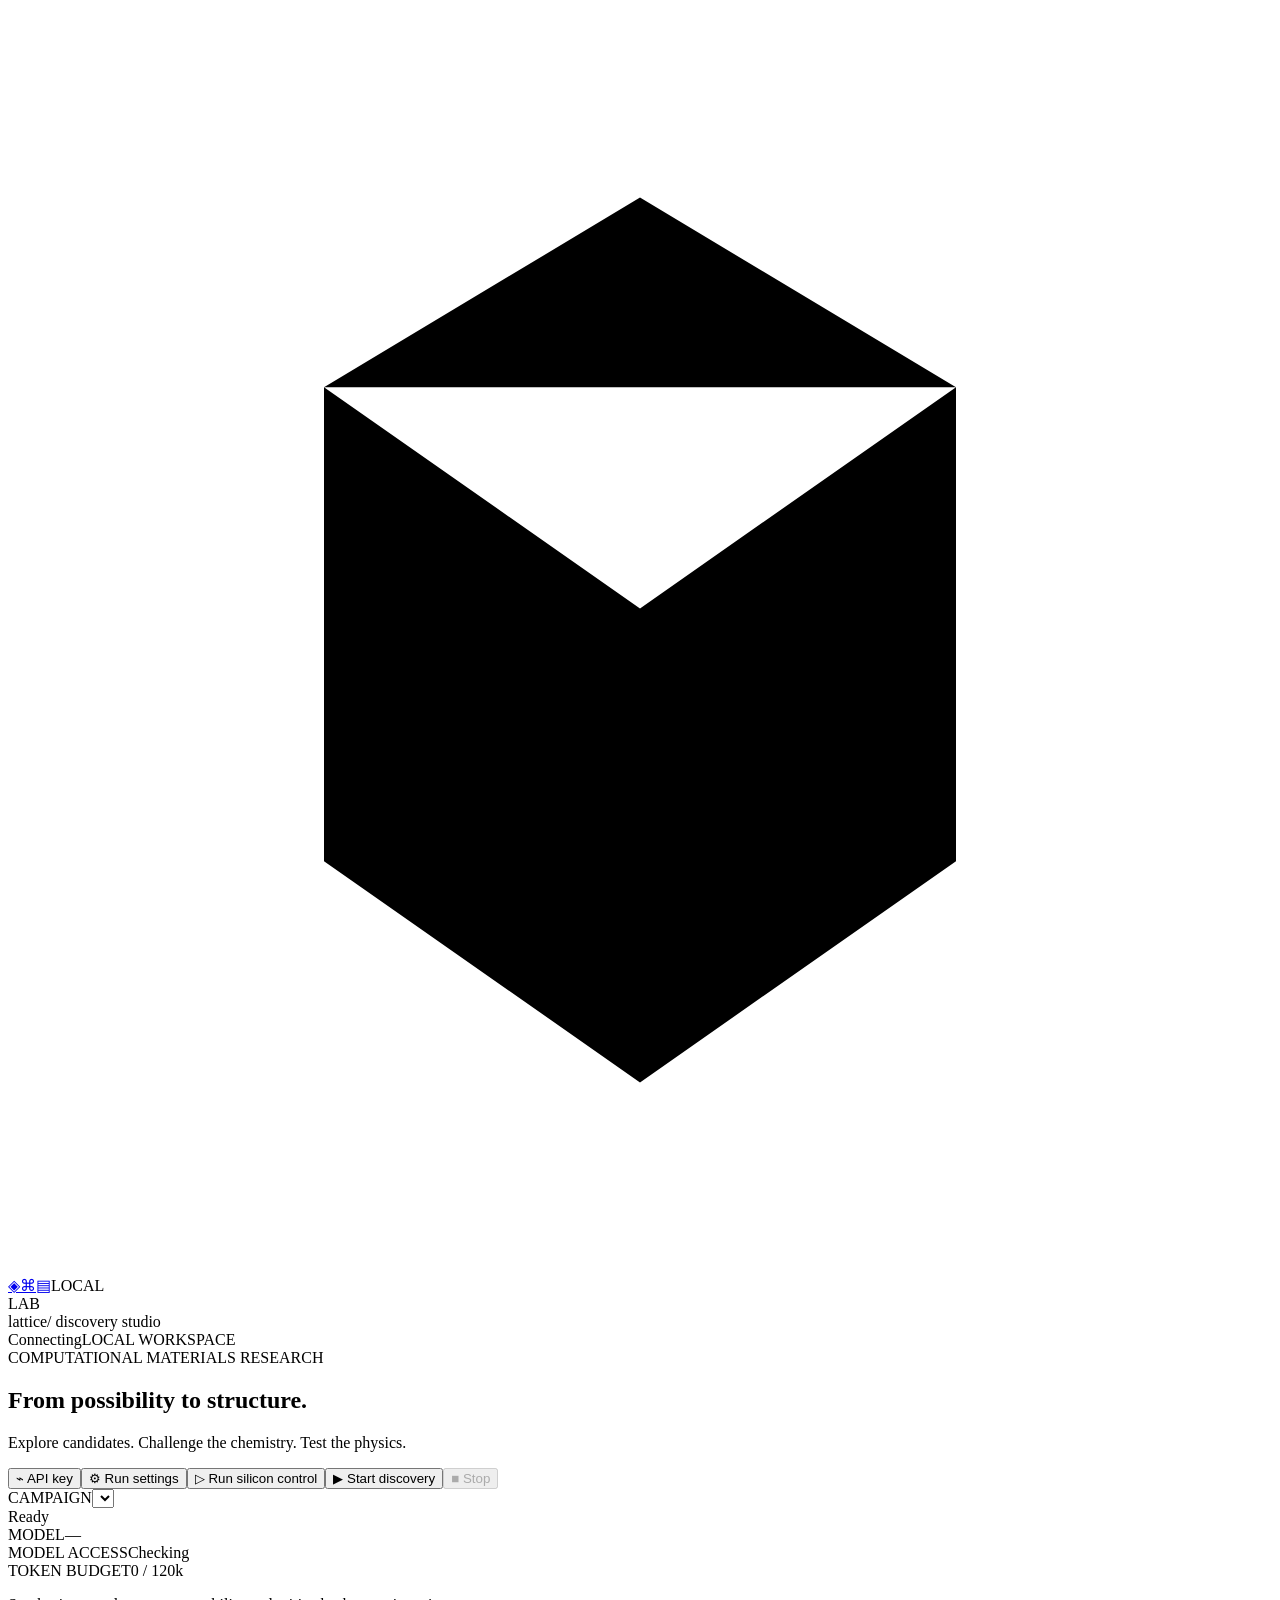
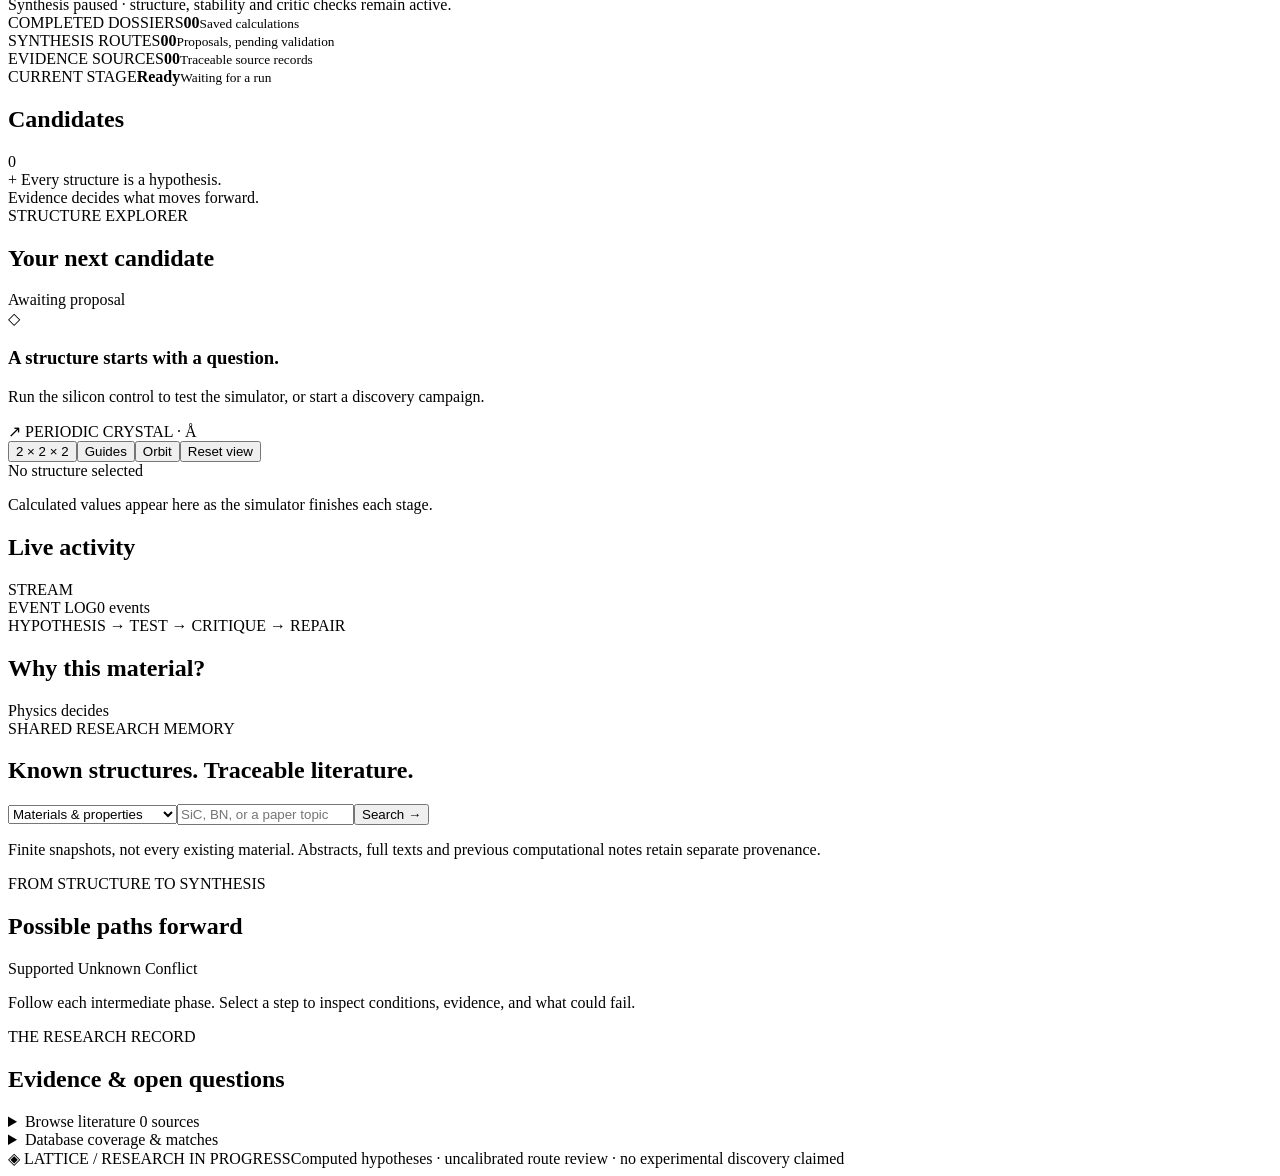
==== bench/src/mdb_harness/web/index.html @ 612a355b "Publish Lattice materials discovery studio and physics-grounded research harness" ====
<!doctype html>
<html lang="en"><head><meta charset="utf-8"><meta name="viewport" content="width=device-width,initial-scale=1">
<meta name="studio-token" content="__CSRF__"><title>Lattice · Discovery studio</title>
<link rel="icon" href="data:image/svg+xml,%3Csvg xmlns='http://www.w3.org/2000/svg' viewBox='0 0 40 40'%3E%3Crect width='40' height='40' rx='10' fill='%23c9f078'/%3E%3Cpath d='M10 12 20 6 30 12 30 27 20 34 10 27Z M10 12 20 19 30 12 M20 19V34' fill='none' stroke='%23161c13' stroke-width='2'/%3E%3C/svg%3E">
<link rel="stylesheet" href="/style.css"><script defer src="/plotly.js"></script><script defer src="/app.js"></script></head>
<body>
<nav class="rail" aria-label="Workspace navigation"><a href="/" class="brand-mark" aria-label="Lattice home"><svg viewBox="0 0 40 40"><path d="M10 12 20 6 30 12 30 27 20 34 10 27Z M10 12 20 19 30 12 M20 19V34"/></svg></a><a class="rail-item current" href="#workspace" title="Discovery workspace">◈</a><a class="rail-item" href="#routes-panel" title="Synthesis routes">⌘</a><a class="rail-item" href="#evidence-panel" title="Evidence library">▤</a><span class="rail-bottom">LOCAL<br>LAB</span></nav>
<main>
<header class="topbar"><div class="wordmark">lattice<span>/ discovery studio</span></div><div class="connection"><span id="connection-dot" class="dot"></span><span id="connection-label">Connecting</span><span class="top-divider"></span><span class="mono">LOCAL WORKSPACE</span></div></header>
<section class="hero"><div><div class="eyebrow"><span class="small-line"></span> COMPUTATIONAL MATERIALS RESEARCH</div><h1>From possibility <span>to structure.</span></h1><p>Explore candidates. Challenge the chemistry. Test the physics.</p></div><div class="hero-actions"><button class="button secondary" id="api-key-button">⌁ <span>API key</span></button><button class="button secondary" id="settings-button">⚙ <span>Run settings</span></button><button class="button secondary" id="control-button">▷ <span>Run silicon control</span></button><button class="button primary" id="start-button">▶ <span>Start discovery</span></button><button class="button stop" id="stop-button" disabled>■ Stop</button></div></section>
<div id="notice" class="notice" role="status" hidden></div>
<section class="runbar"><div class="run-select"><span class="label">CAMPAIGN</span><select id="run-select" aria-label="Select campaign"></select></div><span id="status" class="pill">Ready</span><div class="run-meta"><span class="label">MODEL</span><span id="model" class="mono">—</span></div><div class="run-meta"><span class="label">MODEL ACCESS</span><span id="credentials">Checking</span></div><div class="budget"><span class="label">TOKEN BUDGET</span><span id="token-count" class="mono">0 / 120k</span><div class="budget-track"><i id="token-bar"></i></div></div></section>
<p id="budget-explanation" class="footnote"></p><div id="synthesis-pause" class="notice">Synthesis paused · structure, stability and critic checks remain active.</div>
<section class="stats"><div><span class="label">COMPLETED DOSSIERS</span><strong id="candidate-count">00</strong><small id="candidate-caption">Saved calculations</small></div><div><span class="label">SYNTHESIS ROUTES</span><strong id="route-count">00</strong><small>Proposals, pending validation</small></div><div><span class="label">EVIDENCE SOURCES</span><strong id="source-count">00</strong><small id="source-caption">Traceable source records</small></div><div><span class="label">CURRENT STAGE</span><strong class="stage-value" id="stage-name">Ready</strong><small id="stage-caption">Waiting for a run</small></div></section>
<div id="workspace" class="workspace">
<aside class="candidate-panel"><div class="section-heading"><h2>Candidates</h2><span id="candidate-total" class="count">0</span></div><div id="candidates"></div><div class="candidate-note"><span class="tiny-cross">+</span> Every structure is a hypothesis.<br>Evidence decides what moves forward.</div></aside>
<section class="crystal-panel panel"><div class="section-heading"><div><span class="eyebrow">STRUCTURE EXPLORER</span><h2 id="crystal-name">Your next candidate</h2></div><span id="material-kind" class="pill">Awaiting proposal</span></div><div class="viewer"><div id="crystal"></div><div id="crystal-empty" class="viewer-empty"><div class="empty-orbit">◇</div><h3>A structure starts with a question.</h3><p>Run the silicon control to test the simulator, or start a discovery campaign.</p></div><div class="viewer-legend" id="element-legend"></div><div class="viewer-corner"><span class="axis-mark">↗</span> PERIODIC CRYSTAL · Å</div><div class="viewer-tools"><button id="supercell-button" class="tool active" aria-pressed="true">2 × 2 × 2</button><button id="bonds-button" class="tool active" aria-pressed="true">Guides</button><button id="rotate-button" class="tool" aria-pressed="false">Orbit</button><button id="reset-button" class="tool">Reset view</button></div></div><div class="structure-footer"><span id="structure-info">No structure selected</span><a id="download-cif" class="text-link" hidden>Export CIF ↗</a></div><div id="properties" class="properties"></div><p id="physics-note" class="footnote">Calculated values appear here as the simulator finishes each stage.</p></section>
<aside class="activity-panel panel"><div class="section-heading"><h2>Live activity</h2><span class="live-tag"><i class="dot"></i> STREAM</span></div><div id="pipeline" class="pipeline"></div><div class="activity-divider"><span>EVENT LOG</span><span id="event-count">0 events</span></div><div id="events" class="events"></div></aside>
<section id="critic-panel" class="critic-panel panel"><div class="section-heading"><div><span class="eyebrow">HYPOTHESIS → TEST → CRITIQUE → REPAIR</span><h2>Why this material?</h2></div><span class="pill warning">Physics decides</span></div><div id="critic-content"></div><div id="gate-grid" class="gate-grid"></div></section>
<section id="knowledge-panel" class="knowledge-panel panel"><div class="section-heading"><div><span class="eyebrow">SHARED RESEARCH MEMORY</span><h2>Known structures. Traceable literature.</h2></div></div><p id="knowledge-summary"></p><form id="knowledge-form" class="knowledge-search"><select id="knowledge-kind" aria-label="Search library"><option value="library">Materials & properties</option><option value="memory">Papers & research notes</option></select><input id="knowledge-query" aria-label="Search query" placeholder="SiC, BN, or a paper topic" maxlength="200"><button class="button secondary">Search →</button></form><p class="footnote">Finite snapshots, not every existing material. Abstracts, full texts and previous computational notes retain separate provenance.</p><div id="knowledge-results"></div></section>
<section id="routes-panel" class="routes-panel panel"><div class="section-heading"><div><span class="eyebrow">FROM STRUCTURE TO SYNTHESIS</span><h2>Possible paths forward</h2></div><div class="route-legend"><span><i class="legend-dot supported"></i> Supported</span><span><i class="legend-dot unknown"></i> Unknown</span><span><i class="legend-dot contradicted"></i> Conflict</span></div></div><p class="section-intro">Follow each intermediate phase. Select a step to inspect conditions, evidence, and what could fail.</p><div id="route-map"></div><div id="step-detail" class="step-detail" hidden></div></section>
<section id="evidence-panel" class="evidence-panel panel"><div class="section-heading"><div><span class="eyebrow">THE RESEARCH RECORD</span><h2>Evidence & open questions</h2></div></div><div id="hypothesis-note"></div><div id="uncertainties"></div><details class="source-details"><summary>Browse literature <span id="literature-count">0 sources</span></summary><div id="source-list"></div></details><details class="source-details"><summary>Database coverage & matches</summary><pre id="novelty"></pre></details></section>
</div>
<footer><span><span class="footer-mark">◈</span> LATTICE / RESEARCH IN PROGRESS</span><span>Computed hypotheses · uncalibrated route review · no experimental discovery claimed</span></footer>
</main>
<dialog id="settings-dialog"><form id="settings-form"><div class="section-heading"><div><span class="eyebrow">CAMPAIGN CONTROLS</span><h2>A bounded search.</h2></div><button type="button" id="close-settings" class="tool" aria-label="Close settings">✕</button></div><p>Settings apply to the next run. Existing results stay intact.</p><div class="form-grid"><label>Rounds<input name="rounds" type="number" min="1" max="20" required></label><label>Candidates / round<input name="candidates_per_round" type="number" min="1" max="8" required></label><label>Routes / candidate (paused)<input name="routes_per_candidate" type="number" min="2" max="5" required></label><label>Total token limit<input name="max_total_tokens" type="number" min="1000" step="1000" required></label><label>Simulator timeout (seconds)<input name="simulation_timeout_seconds" type="number" min="5" max="7200" required></label></div><label class="checkbox"><input name="thermal" type="checkbox"><span>Calculate thermal transport<small>Additional anharmonic force calculations; preliminary bulk estimate.</small></span></label><div class="settings-note">The model is configured in <code>bench/.env</code>. Keys stay on this machine and are never displayed here. Starting discovery makes model API calls within this budget.</div><button class="button primary" type="submit">Save settings →</button></form></dialog>
<dialog id="api-key-dialog"><form id="api-key-form"><div class="section-heading"><div><span class="eyebrow">MODEL ACCESS</span><h2>Connect your research.</h2></div><button type="button" id="close-api-key" class="tool" aria-label="Close API key panel">✕</button></div><p>Configure access for new runs. Saving a key does not start a campaign or make a provider request.</p><label class="key-field">Provider<select id="key-provider" name="provider" required></select></label><p id="key-status" class="key-status"></p><label class="key-field">API key<input id="api-key-input" name="api_key" type="password" autocomplete="new-password" autocapitalize="off" spellcheck="false" minlength="8" maxlength="4096" required placeholder="Paste your API key"></label><label class="checkbox key-storage"><input id="persist-key" name="persist" type="checkbox"><span>Remember on this machine<small>Save in <code>bench/.env</code> with owner-only file permissions. The file is not encrypted.</small></span></label><div class="settings-note">Unchecked: use this key until the dashboard server restarts. Previously saved keys remain unchanged. Keys are never returned by the dashboard API or written into run records. Existing runs keep their original credentials.</div><p id="key-error" role="alert" hidden></p><button id="save-api-key" class="button primary" type="submit">Save API key →</button></form></dialog>
</body></html>
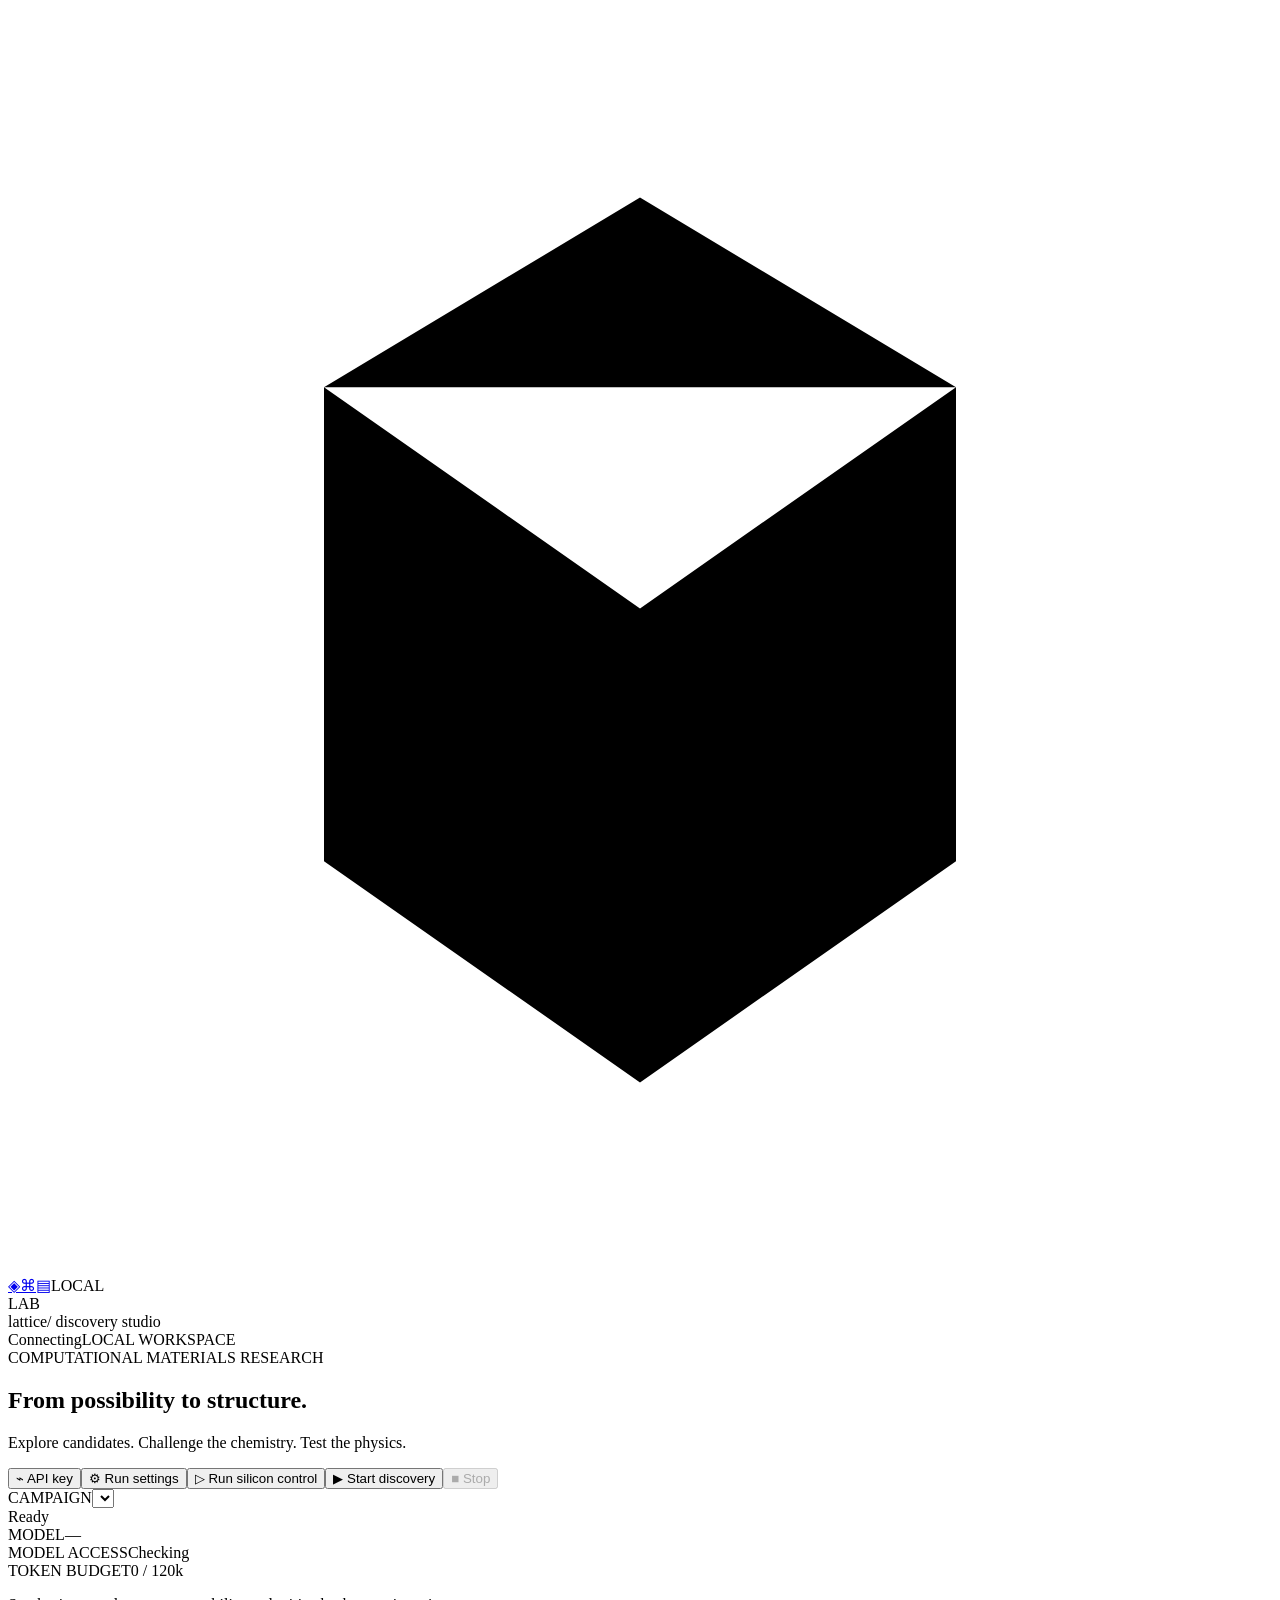
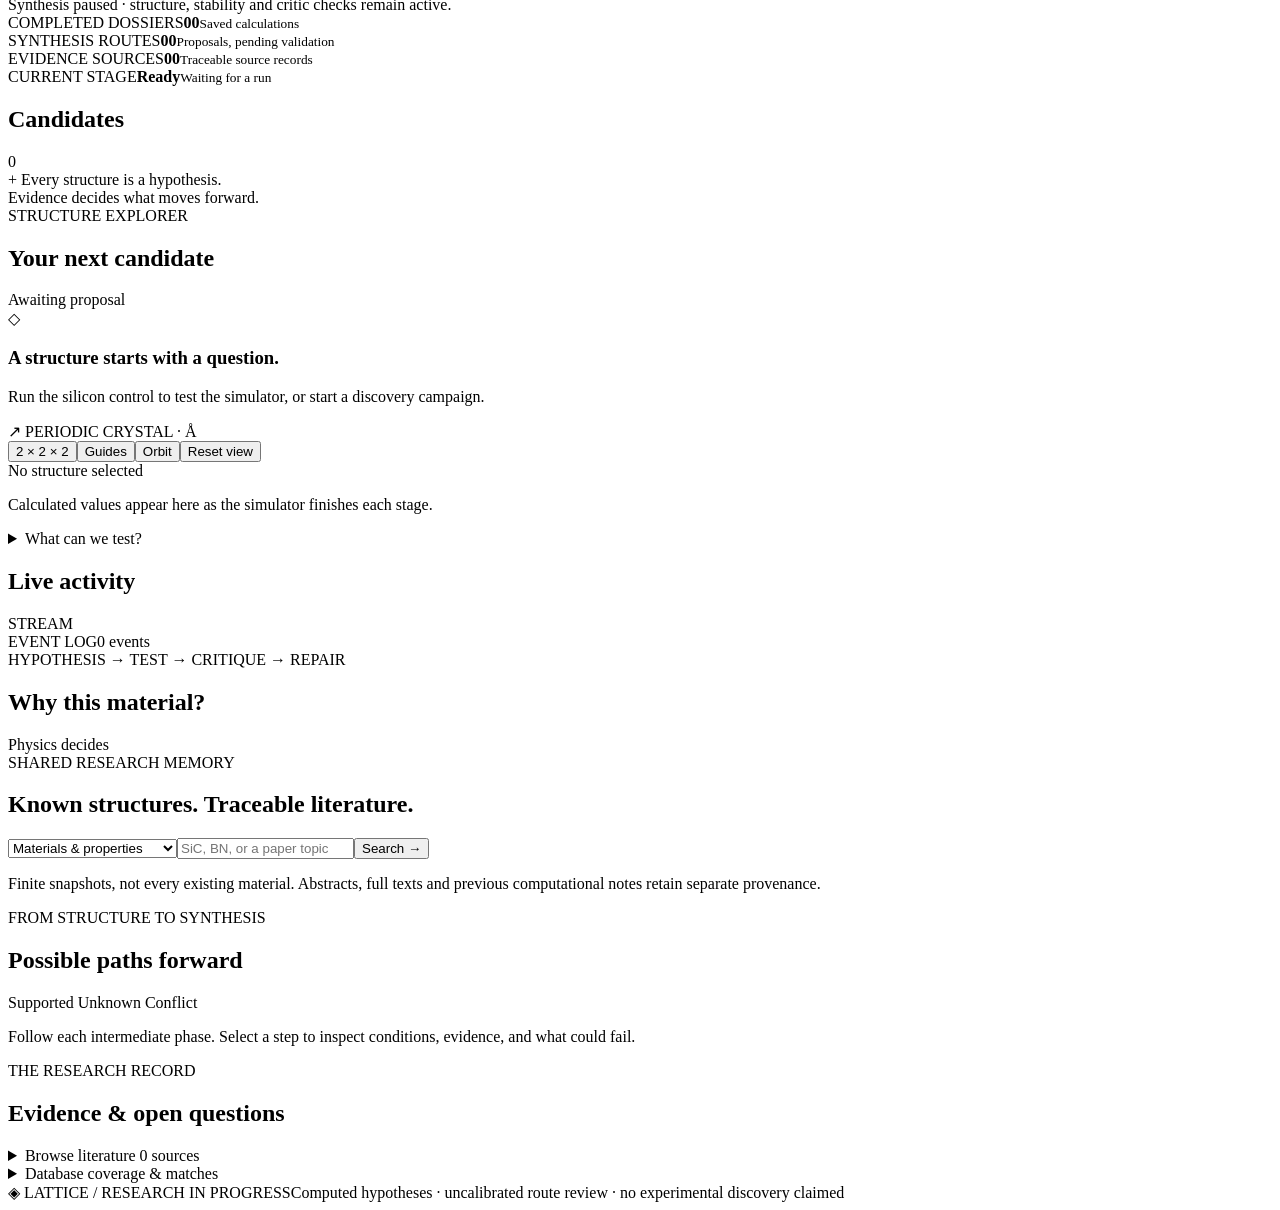
==== commit c2b15512: "Fix physics reporting and add persistent dashboard model controls" ====
--- a/bench/src/mdb_harness/web/index.html
+++ b/bench/src/mdb_harness/web/index.html
@@ -9,12 +9,12 @@
 <header class="topbar"><div class="wordmark">lattice<span>/ discovery studio</span></div><div class="connection"><span id="connection-dot" class="dot"></span><span id="connection-label">Connecting</span><span class="top-divider"></span><span class="mono">LOCAL WORKSPACE</span></div></header>
 <section class="hero"><div><div class="eyebrow"><span class="small-line"></span> COMPUTATIONAL MATERIALS RESEARCH</div><h1>From possibility <span>to structure.</span></h1><p>Explore candidates. Challenge the chemistry. Test the physics.</p></div><div class="hero-actions"><button class="button secondary" id="api-key-button">⌁ <span>API key</span></button><button class="button secondary" id="settings-button">⚙ <span>Run settings</span></button><button class="button secondary" id="control-button">▷ <span>Run silicon control</span></button><button class="button primary" id="start-button">▶ <span>Start discovery</span></button><button class="button stop" id="stop-button" disabled>■ Stop</button></div></section>
 <div id="notice" class="notice" role="status" hidden></div>
-<section class="runbar"><div class="run-select"><span class="label">CAMPAIGN</span><select id="run-select" aria-label="Select campaign"></select></div><span id="status" class="pill">Ready</span><div class="run-meta"><span class="label">MODEL</span><span id="model" class="mono">—</span></div><div class="run-meta"><span class="label">MODEL ACCESS</span><span id="credentials">Checking</span></div><div class="budget"><span class="label">TOKEN BUDGET</span><span id="token-count" class="mono">0 / 120k</span><div class="budget-track"><i id="token-bar"></i></div></div></section>
+<section class="runbar"><div class="run-select"><span class="label">CAMPAIGN</span><select id="run-select" aria-label="Select campaign"></select></div><span id="status" class="pill">Ready</span><div class="run-meta"><span class="label">MODEL</span><span id="model" class="mono">—</span><small id="review-model"></small></div><div class="run-meta"><span class="label">MODEL ACCESS</span><span id="credentials">Checking</span></div><div class="budget"><span class="label">TOKEN BUDGET</span><span id="token-count" class="mono">0 / 120k</span><div class="budget-track"><i id="token-bar"></i></div></div></section>
 <p id="budget-explanation" class="footnote"></p><div id="synthesis-pause" class="notice">Synthesis paused · structure, stability and critic checks remain active.</div>
 <section class="stats"><div><span class="label">COMPLETED DOSSIERS</span><strong id="candidate-count">00</strong><small id="candidate-caption">Saved calculations</small></div><div><span class="label">SYNTHESIS ROUTES</span><strong id="route-count">00</strong><small>Proposals, pending validation</small></div><div><span class="label">EVIDENCE SOURCES</span><strong id="source-count">00</strong><small id="source-caption">Traceable source records</small></div><div><span class="label">CURRENT STAGE</span><strong class="stage-value" id="stage-name">Ready</strong><small id="stage-caption">Waiting for a run</small></div></section>
 <div id="workspace" class="workspace">
 <aside class="candidate-panel"><div class="section-heading"><h2>Candidates</h2><span id="candidate-total" class="count">0</span></div><div id="candidates"></div><div class="candidate-note"><span class="tiny-cross">+</span> Every structure is a hypothesis.<br>Evidence decides what moves forward.</div></aside>
-<section class="crystal-panel panel"><div class="section-heading"><div><span class="eyebrow">STRUCTURE EXPLORER</span><h2 id="crystal-name">Your next candidate</h2></div><span id="material-kind" class="pill">Awaiting proposal</span></div><div class="viewer"><div id="crystal"></div><div id="crystal-empty" class="viewer-empty"><div class="empty-orbit">◇</div><h3>A structure starts with a question.</h3><p>Run the silicon control to test the simulator, or start a discovery campaign.</p></div><div class="viewer-legend" id="element-legend"></div><div class="viewer-corner"><span class="axis-mark">↗</span> PERIODIC CRYSTAL · Å</div><div class="viewer-tools"><button id="supercell-button" class="tool active" aria-pressed="true">2 × 2 × 2</button><button id="bonds-button" class="tool active" aria-pressed="true">Guides</button><button id="rotate-button" class="tool" aria-pressed="false">Orbit</button><button id="reset-button" class="tool">Reset view</button></div></div><div class="structure-footer"><span id="structure-info">No structure selected</span><a id="download-cif" class="text-link" hidden>Export CIF ↗</a></div><div id="properties" class="properties"></div><p id="physics-note" class="footnote">Calculated values appear here as the simulator finishes each stage.</p></section>
+<section class="crystal-panel panel"><div class="section-heading"><div><span class="eyebrow">STRUCTURE EXPLORER</span><h2 id="crystal-name">Your next candidate</h2></div><span id="material-kind" class="pill">Awaiting proposal</span></div><div class="viewer"><div id="crystal"></div><div id="crystal-empty" class="viewer-empty"><div class="empty-orbit">◇</div><h3>A structure starts with a question.</h3><p>Run the silicon control to test the simulator, or start a discovery campaign.</p></div><div class="viewer-legend" id="element-legend"></div><div class="viewer-corner"><span class="axis-mark">↗</span> PERIODIC CRYSTAL · Å</div><div class="viewer-tools"><button id="supercell-button" class="tool active" aria-pressed="true">2 × 2 × 2</button><button id="bonds-button" class="tool active" aria-pressed="true">Guides</button><button id="rotate-button" class="tool" aria-pressed="false">Orbit</button><button id="reset-button" class="tool">Reset view</button></div></div><div class="structure-footer"><span id="structure-info">No structure selected</span><a id="download-cif" class="text-link" hidden>Export CIF ↗</a></div><div id="properties" class="properties"></div><p id="physics-note" class="footnote">Calculated values appear here as the simulator finishes each stage.</p><details class="source-details"><summary>What can we test?</summary><div id="capabilities"></div></details></section>
 <aside class="activity-panel panel"><div class="section-heading"><h2>Live activity</h2><span class="live-tag"><i class="dot"></i> STREAM</span></div><div id="pipeline" class="pipeline"></div><div class="activity-divider"><span>EVENT LOG</span><span id="event-count">0 events</span></div><div id="events" class="events"></div></aside>
 <section id="critic-panel" class="critic-panel panel"><div class="section-heading"><div><span class="eyebrow">HYPOTHESIS → TEST → CRITIQUE → REPAIR</span><h2>Why this material?</h2></div><span class="pill warning">Physics decides</span></div><div id="critic-content"></div><div id="gate-grid" class="gate-grid"></div></section>
 <section id="knowledge-panel" class="knowledge-panel panel"><div class="section-heading"><div><span class="eyebrow">SHARED RESEARCH MEMORY</span><h2>Known structures. Traceable literature.</h2></div></div><p id="knowledge-summary"></p><form id="knowledge-form" class="knowledge-search"><select id="knowledge-kind" aria-label="Search library"><option value="library">Materials & properties</option><option value="memory">Papers & research notes</option></select><input id="knowledge-query" aria-label="Search query" placeholder="SiC, BN, or a paper topic" maxlength="200"><button class="button secondary">Search →</button></form><p class="footnote">Finite snapshots, not every existing material. Abstracts, full texts and previous computational notes retain separate provenance.</p><div id="knowledge-results"></div></section>
@@ -23,6 +23,6 @@
 </div>
 <footer><span><span class="footer-mark">◈</span> LATTICE / RESEARCH IN PROGRESS</span><span>Computed hypotheses · uncalibrated route review · no experimental discovery claimed</span></footer>
 </main>
-<dialog id="settings-dialog"><form id="settings-form"><div class="section-heading"><div><span class="eyebrow">CAMPAIGN CONTROLS</span><h2>A bounded search.</h2></div><button type="button" id="close-settings" class="tool" aria-label="Close settings">✕</button></div><p>Settings apply to the next run. Existing results stay intact.</p><div class="form-grid"><label>Rounds<input name="rounds" type="number" min="1" max="20" required></label><label>Candidates / round<input name="candidates_per_round" type="number" min="1" max="8" required></label><label>Routes / candidate (paused)<input name="routes_per_candidate" type="number" min="2" max="5" required></label><label>Total token limit<input name="max_total_tokens" type="number" min="1000" step="1000" required></label><label>Simulator timeout (seconds)<input name="simulation_timeout_seconds" type="number" min="5" max="7200" required></label></div><label class="checkbox"><input name="thermal" type="checkbox"><span>Calculate thermal transport<small>Additional anharmonic force calculations; preliminary bulk estimate.</small></span></label><div class="settings-note">The model is configured in <code>bench/.env</code>. Keys stay on this machine and are never displayed here. Starting discovery makes model API calls within this budget.</div><button class="button primary" type="submit">Save settings →</button></form></dialog>
+<dialog id="settings-dialog"><form id="settings-form"><div class="section-heading"><div><span class="eyebrow">CAMPAIGN CONTROLS</span><h2>A bounded search.</h2></div><button type="button" id="close-settings" class="tool" aria-label="Close settings">✕</button></div><p>Settings apply to the next run. Existing results stay intact.</p><div class="form-grid"><label>Proposer model<input name="model" placeholder="provider/model-id" maxlength="220" required></label><label>Critic model<input name="review_model" placeholder="Same as proposer when blank" maxlength="220"></label><label>Maximum model calls<input name="max_model_calls" type="number" min="1" max="500" required></label><label>Thermal displacement budget<input name="thermal_max_displacements" type="number" min="1" max="50000" required></label><label>Rounds<input name="rounds" type="number" min="1" max="20" required></label><label>Candidates / round<input name="candidates_per_round" type="number" min="1" max="8" required></label><label>Routes / candidate (paused)<input name="routes_per_candidate" type="number" min="2" max="5" required></label><label>Total token limit<input name="max_total_tokens" type="number" min="1000" step="1000" required></label><label>Simulator timeout (seconds)<input name="simulation_timeout_seconds" type="number" min="5" max="7200" required></label></div><label class="checkbox"><input name="thermal" type="checkbox"><span>Calculate thermal transport<small>Additional anharmonic force calculations; preliminary bulk estimate.</small></span></label><div class="settings-note">Enter a provider/model ID from OpenAI, Anthropic, Google or OpenRouter. Add its key using API key. Model access is checked by the provider when a run starts; saving settings makes no model call. Settings persist for future runs, including after refresh.</div><p id="settings-error" role="alert" hidden></p><button class="button primary" type="submit">Save settings →</button></form></dialog>
 <dialog id="api-key-dialog"><form id="api-key-form"><div class="section-heading"><div><span class="eyebrow">MODEL ACCESS</span><h2>Connect your research.</h2></div><button type="button" id="close-api-key" class="tool" aria-label="Close API key panel">✕</button></div><p>Configure access for new runs. Saving a key does not start a campaign or make a provider request.</p><label class="key-field">Provider<select id="key-provider" name="provider" required></select></label><p id="key-status" class="key-status"></p><label class="key-field">API key<input id="api-key-input" name="api_key" type="password" autocomplete="new-password" autocapitalize="off" spellcheck="false" minlength="8" maxlength="4096" required placeholder="Paste your API key"></label><label class="checkbox key-storage"><input id="persist-key" name="persist" type="checkbox"><span>Remember on this machine<small>Save in <code>bench/.env</code> with owner-only file permissions. The file is not encrypted.</small></span></label><div class="settings-note">Unchecked: use this key until the dashboard server restarts. Previously saved keys remain unchanged. Keys are never returned by the dashboard API or written into run records. Existing runs keep their original credentials.</div><p id="key-error" role="alert" hidden></p><button id="save-api-key" class="button primary" type="submit">Save API key →</button></form></dialog>
 </body></html>
